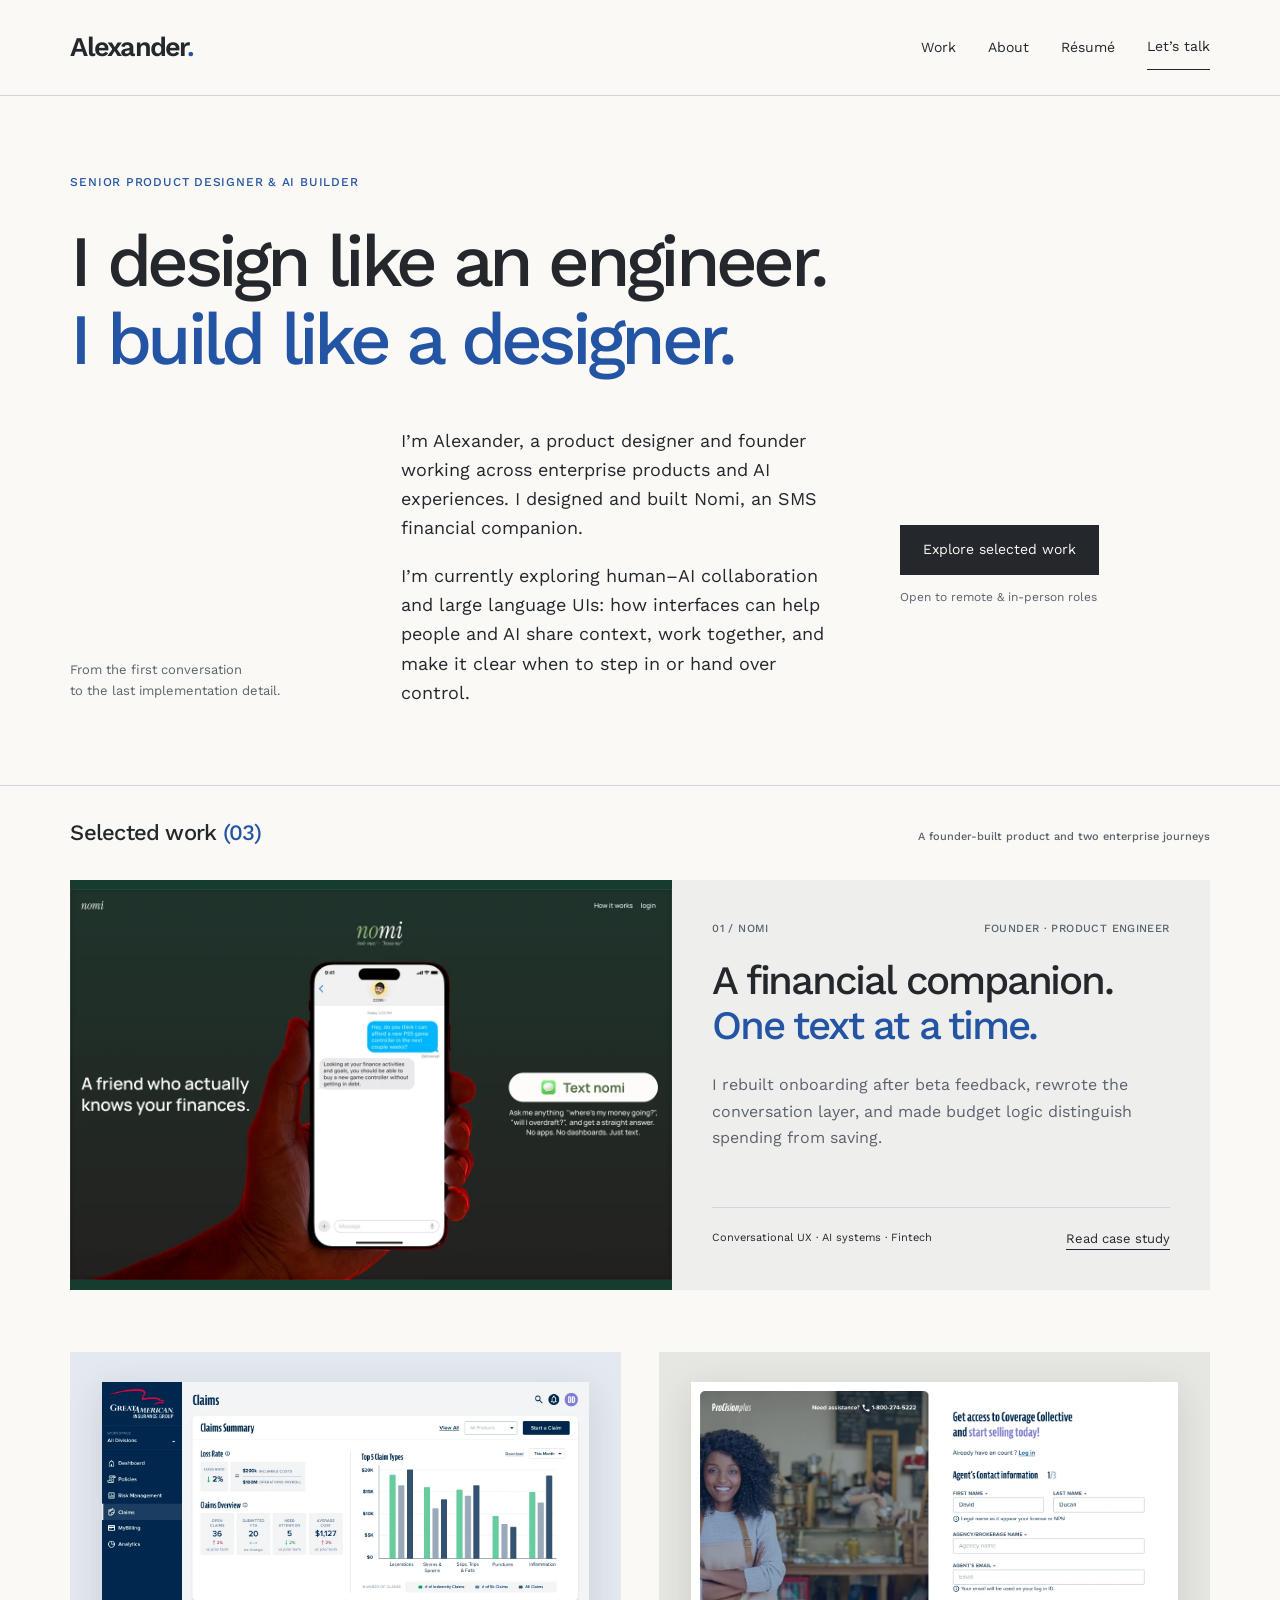
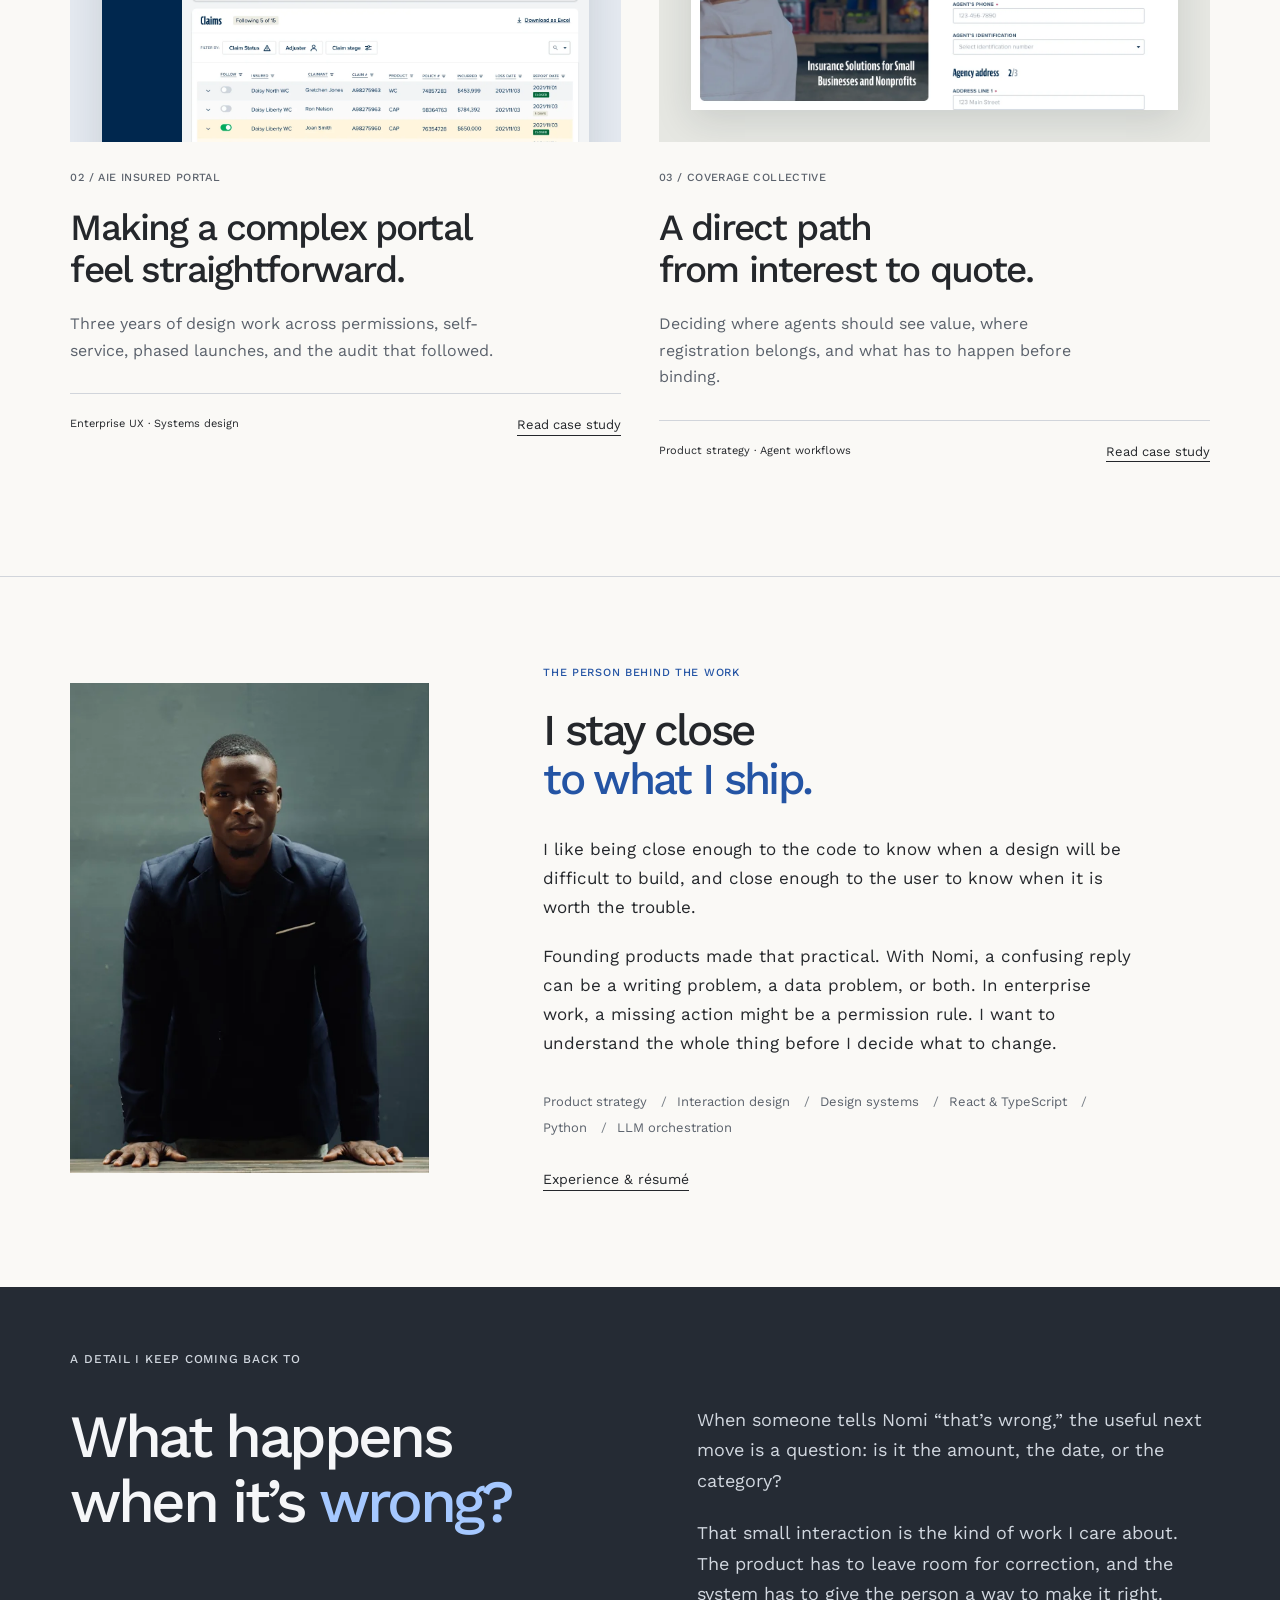
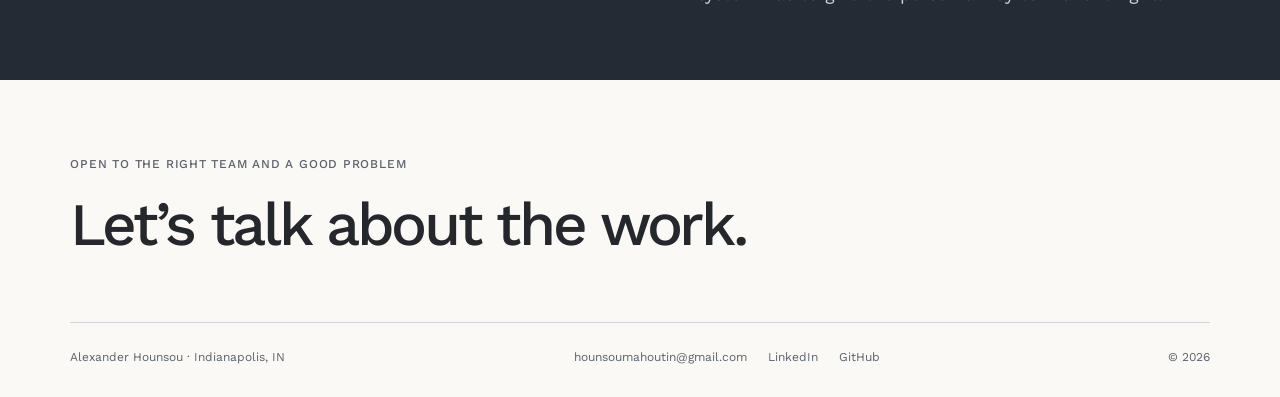
==== index.html @ 35daa88a "Replace legacy single-page portfolio with studio multi-page site Co-Authored-By: Claude Opus 5.5 <no" ====
<!doctype html><html lang="en"><head><meta charset="utf-8"><meta name="viewport" content="width=device-width,initial-scale=1"><meta name="description" content="Alexander Hounsou is a senior product designer and AI builder working across conversational finance and complex enterprise experiences."><title>Product design & AI · Alexander Hounsou</title><link rel="icon" type="image/svg+xml" href="/favicon.svg"><link rel="stylesheet" href="/fonts.css"><link rel="stylesheet" href="/style.css"><link rel="stylesheet" href="/studio.css"></head><body><a class="skip" href="#main">Skip to content</a><header><a class="wordmark" href="/" aria-label="Alexander Hounsou, home">Alexander<span>.</span></a><nav aria-label="Main navigation"><a href="/#work">Work</a><a href="/#about">About</a><a href="/resume/">Résumé</a><a class="contact-link" href="mailto:hounsoumahoutin@gmail.com">Let’s talk</a></nav></header><main id="main"><section class="hero"><p class="eyebrow">Senior product designer & AI builder</p><h1>I design like an engineer.<br><em>I build like a designer.</em></h1><div class="hero-bottom"><div class="hero-intro"><p>I’m Alexander, a product designer and founder working across enterprise products and AI experiences. I designed and built Nomi, an SMS financial companion.</p><p>I’m currently exploring human–AI collaboration and large language UIs: how interfaces can help people and AI share context, work together, and make it clear when to step in or hand over control.</p></div><div><a class="button" href="#work">Explore selected work</a><span class="availability">Open to remote & in-person roles</span></div></div><p class="hero-note">From the first conversation<br>to the last implementation detail.</p></section>
<section id="work" class="work"><div class="section-heading"><h2>Selected work<span class="rust"> (03)</span></h2><span class="eyebrow">A founder-built product and two enterprise journeys</span></div>
<a class="project project-featured" href="/nomi/"><div class="project-image nomi-cover"><img src="/assets/nomi.webp" alt="Nomi’s green landing page with an SMS conversation on a phone" width="1280" height="832" fetchpriority="high"></div><div class="project-copy"><div class="eyebrow"><span>01 / Nomi</span><span>Founder · Product Engineer</span></div><h3>A financial companion.<br><em>One text at a time.</em></h3><p>I rebuilt onboarding after beta feedback, rewrote the conversation layer, and made budget logic distinguish spending from saving.</p><div class="project-end"><span>Conversational UX · AI systems · Fintech</span><span class="text-link">Read case study</span></div></div></a>
<div class="work-grid"><a class="project" href="/aie-insured-portal/"><div class="project-image insurance-cover"><img src="/assets/2.webp" alt="AIE portal dashboard with claims summary and a claims table" width="1120" height="1260" loading="lazy"></div><div class="project-copy"><div class="eyebrow">02 / AIE Insured Portal</div><h3>Making a complex portal<br>feel straightforward.</h3><p>Three years of design work across permissions, self-service, phased launches, and the audit that followed.</p><div class="project-end"><span>Enterprise UX · Systems design</span><span class="text-link">Read case study</span></div></div></a><a class="project" href="/coverage-collective/"><div class="project-image coverage-cover"><img src="/assets/4.webp" alt="Coverage Collective access request with agent and agency information" width="1180" height="1180" loading="lazy"></div><div class="project-copy"><div class="eyebrow">03 / Coverage Collective</div><h3>A direct path<br>from interest to quote.</h3><p>Deciding where agents should see value, where registration belongs, and what has to happen before binding.</p><div class="project-end"><span>Product strategy · Agent workflows</span><span class="text-link">Read case study</span></div></div></a></div></section>
<section id="about" class="about"><div class="portrait"><img src="/assets/alexander.webp" alt="Alexander Hounsou" width="533" height="800" loading="lazy"></div><div class="about-copy"><p class="eyebrow">The person behind the work</p><h2>I stay close<br><em>to what I ship.</em></h2><p>I like being close enough to the code to know when a design will be difficult to build, and close enough to the user to know when it is worth the trouble.</p><p>Founding products made that practical. With Nomi, a confusing reply can be a writing problem, a data problem, or both. In enterprise work, a missing action might be a permission rule. I want to understand the whole thing before I decide what to change.</p><div class="capabilities"><span>Product strategy</span><span>Interaction design</span><span>Design systems</span><span>React & TypeScript</span><span>Python</span><span>LLM orchestration</span></div><a class="text-link" href="/resume/">Experience & résumé</a></div></section>
<section class="point-of-view"><p class="eyebrow">A detail I keep coming back to</p><h2>What happens<br>when it’s <em>wrong?</em></h2><div><p>When someone tells Nomi “that’s wrong,” the useful next move is a question: is it the amount, the date, or the category?</p><p>That small interaction is the kind of work I care about. The product has to leave room for correction, and the system has to give the person a way to make it right.</p></div></section></main><footer id="contact"><div class="eyebrow">Open to the right team and a good problem</div><a class="footer-title" href="mailto:hounsoumahoutin@gmail.com">Let’s talk about the work.</a><div class="footer-row"><span>Alexander Hounsou · Indianapolis, IN</span><div><a href="mailto:hounsoumahoutin@gmail.com">hounsoumahoutin@gmail.com</a><a href="https://www.linkedin.com/in/alexander-hounsou/">LinkedIn</a><a href="https://github.com/mahoutin">GitHub</a></div><span>© 2026</span></div></footer><dialog id="viewer" aria-labelledby="viewer-label"><div class="dialog-top"><span id="viewer-label">Project screen</span><button class="close" aria-label="Close enlarged image">Close ×</button></div><img src="" alt=""></dialog><script src="/app.js" defer></script></body></html>
---- fonts.css ----
@font-face {
  font-family: 'Work Sans';
  font-style: normal;
  font-weight: 400;
  font-display: swap;
  src: url(/assets/fonts/font-9.ttf) format('truetype');
}
@font-face {
  font-family: 'Work Sans';
  font-style: normal;
  font-weight: 500;
  font-display: swap;
  src: url(/assets/fonts/font-10.ttf) format('truetype');
}
@font-face {
  font-family: 'Work Sans';
  font-style: normal;
  font-weight: 600;
  font-display: swap;
  src: url(/assets/fonts/font-11.ttf) format('truetype');
}
@font-face {
  font-family: 'Work Sans';
  font-style: normal;
  font-weight: 700;
  font-display: swap;
  src: url(/assets/fonts/font-12.ttf) format('truetype');
}
---- style.css ----
:root{--paper:#f5f0e6;--ink:#28251f;--muted:#625d54;--rust:#a63e27;--line:#d6cec0;--serif:'Fraunces',Georgia,serif;--sans:'DM Sans',Arial,sans-serif}*{box-sizing:border-box}html{scroll-behavior:smooth;scroll-padding-top:110px}body{margin:0;background:var(--paper);color:var(--ink);font:16px/1.65 var(--sans)}a{color:inherit;text-decoration:none}button{font:inherit}img{max-width:100%;display:block}h1,h2,h3,p{margin-top:0}h1,h2,h3{font-family:var(--serif);font-weight:400;line-height:1.05;letter-spacing:-.045em}h1{font-size:clamp(52px,7.5vw,110px)}h2{font-size:clamp(36px,4.7vw,65px)}h3{font-size:31px}em{font-weight:400;color:var(--rust)}p{margin-bottom:1.2em}header,main,footer{max-width:1440px;margin:auto}header{height:99px;display:flex;align-items:center;justify-content:space-between;padding:0 5.5%;border-bottom:1px solid var(--line)}.wordmark{font-family:var(--serif);font-size:32px;letter-spacing:-1.5px}.wordmark span{color:var(--rust)}nav{display:flex;gap:32px;align-items:center;font-size:14px}nav a{padding:10px 0}nav a:hover,.text-link:hover,footer a:hover{color:var(--rust)}.contact-link{border-bottom:1px solid var(--ink)}a:focus-visible,button:focus-visible{outline:3px solid var(--rust);outline-offset:6px}.skip{position:absolute;left:20px;top:-90px;padding:12px;background:var(--ink);color:white;z-index:20}.skip:focus{top:12px}.eyebrow{text-transform:uppercase;font-size:12px;letter-spacing:.12em;font-weight:600;line-height:1.6}.hero{padding:68px 5.5% 64px;position:relative}.hero>.eyebrow{color:var(--rust);margin-bottom:25px}.hero h1{margin-bottom:37px;max-width:1080px;line-height:1.035}.hero-bottom{display:flex;align-items:flex-start;gap:6%;padding-left:28%;position:relative}.hero-bottom>p{font-size:19px;line-height:1.5;max-width:420px;flex:1}.hero-bottom>div{display:flex;flex-direction:column;gap:13px}.button{display:inline-block;background:var(--ink);color:var(--paper);padding:16px 24px;font-size:14px;line-height:1.4;transition:background .2s}.button:hover{background:var(--rust)}.availability{font-size:12px;color:var(--muted)}.hero-index{position:absolute;left:5.5%;bottom:70px;font:italic 25px/1.25 var(--serif);color:var(--muted)}.work{padding:45px 5.5% 95px;border-top:1px solid var(--line)}.section-heading{display:flex;justify-content:space-between;align-items:center;margin-bottom:31px;gap:24px}.section-heading h2{font:400 25px var(--serif);letter-spacing:-.025em;margin:0}.section-heading>.eyebrow{color:var(--muted);font-size:11px}.rust{color:var(--rust)}.project{display:block;min-width:0}.project-image{overflow:hidden}.project-image img{width:100%;height:100%;object-fit:cover;transition:transform .6s}.project:hover .project-image img{transform:scale(1.025)}.project-featured{display:grid;grid-template-columns:1.25fr 1fr;background:#eae5da;margin-bottom:55px}.nomi-cover{background:#163b2f;min-height:410px;display:flex;align-items:center}.nomi-cover img{height:auto}.project-copy{padding:29px 0}.project-featured .project-copy{padding:40px 38px;display:flex;flex-direction:column;justify-content:center}.project-copy>.eyebrow{display:flex;justify-content:space-between;gap:12px;color:var(--muted);font-size:11px;margin-bottom:22px}.project-featured h3{font-size:clamp(34px,3.8vw,53px);margin-bottom:22px}.project-copy>p{color:var(--muted);font-size:16px;max-width:440px}.project-end{font-size:12px;display:flex;gap:16px;flex-wrap:wrap;justify-content:space-between;border-top:1px solid var(--line);padding-top:21px;margin-top:auto}.text-link{font-size:14px;border-bottom:1px solid currentColor;line-height:1.5;display:inline-block;align-self:flex-start}.work-grid{display:grid;grid-template-columns:1fr 1fr;gap:36px}.work-grid .project-image{height:400px;padding:35px 38px 0;position:relative}.insurance-cover{background:#d9e2e6}.insurance-cover img{object-fit:cover;object-position:top;box-shadow:0 10px 35px #14263022;width:100%;height:auto}.coverage-cover{background:#dfd6c7}.coverage-cover img{object-fit:cover;object-position:top;width:100%;height:auto;box-shadow:0 10px 35px #14263022}.work-grid h3{font-size:42px;margin-bottom:18px}.about{border-top:1px solid var(--line);padding:90px 5.5%;display:grid;grid-template-columns:.7fr 1.3fr;gap:9%;align-items:center}.portrait{position:relative;max-width:390px}.portrait img{width:100%;height:470px;object-fit:cover;object-position:50% 25%}.about-copy h2{font-size:43px;line-height:1.13;margin-bottom:27px}.about-copy>p{max-width:620px}.about-copy>.eyebrow{color:var(--rust)}.capabilities{display:flex;gap:9px;flex-wrap:wrap;margin:28px 0}.capabilities span{border:1px solid var(--line);padding:6px 12px;font-size:12px}.point-of-view{background:var(--ink);color:var(--paper);padding:65px 5.5% 75px;display:grid;grid-template-columns:1fr 1fr;gap:0 8%}.point-of-view>.eyebrow{grid-column:1/-1;color:#c9b8a3;margin-bottom:35px}.point-of-view h2{font-size:76px;margin:0}.point-of-view em{color:#d4a28a}.point-of-view>div{padding-top:10px;font-size:18px;color:#e1d8c9}footer{padding:80px 5.5% 30px}footer>.eyebrow{color:var(--muted)}.footer-title{display:inline-block;font:400 clamp(44px,6.5vw,90px)/1.15 var(--serif);letter-spacing:-.045em;margin:10px 0 60px}.footer-row{display:flex;justify-content:space-between;gap:20px;border-top:1px solid var(--line);padding-top:25px;font-size:12px;color:var(--muted)}.footer-row div{display:flex;gap:24px}.case-top{padding:28px 5.5%;display:flex;justify-content:space-between;border-bottom:1px solid var(--line)}.back{font-size:14px;border-bottom:1px solid currentColor}.case-top .eyebrow{color:var(--muted)}.case-hero{padding:58px 5.5% 48px}.case-hero>.eyebrow{color:var(--rust);margin-bottom:25px}.case-hero h1{font-size:clamp(54px,7vw,100px);max-width:1100px;margin-bottom:35px}.lede{font-size:23px;line-height:1.5;max-width:780px;color:var(--muted)}.facts{display:grid;grid-template-columns:1fr 1.4fr .8fr;border-top:1px solid var(--line);padding-top:24px;margin:36px 0 0;gap:30px}.facts dt{text-transform:uppercase;font-size:11px;letter-spacing:.12em;color:var(--muted);margin-bottom:6px}.facts dd{margin:0;font-size:15px}.case-banner{margin:0 5.5% 15px;padding:50px 9%;}.case-banner.green{background:#153f30;padding:0 10%}.case-banner.green>img{width:100%}.case-banner.blue{background:#d9e2e6}.case-banner.sand{background:#dfd6c7}.case-banner .exhibit{margin:0}.case-banner .zoom{max-width:860px;margin:auto}.case-banner img{max-height:770px;object-fit:contain;background:transparent}.case-banner figcaption{color:#494b4c}.case-section{display:grid;grid-template-columns:.85fr 1.65fr;gap:9%;padding:75px 5.5%;border-bottom:1px solid var(--line)}.section-rail>.eyebrow{color:var(--rust)}.section-rail h2{font-size:38px;line-height:1.13;margin-top:20px;letter-spacing:-.035em}.section-content{min-width:0}.section-content p{font-size:17px;color:#514c44}.section-content .large{font:400 32px/1.3 var(--serif);letter-spacing:-.03em;color:var(--ink);margin-bottom:28px}.pullquote{border-left:3px solid var(--rust);padding:12px 0 12px 27px;font:400 38px/1.2 var(--serif);letter-spacing:-.03em;margin-top:38px}.decision{display:grid;grid-template-columns:35px 1fr;gap:18px;margin-bottom:42px}.decision:last-child{margin-bottom:0}.decision-num{color:var(--rust);font:400 23px var(--serif);padding-top:4px}.decision h3{font-size:29px;line-height:1.2;margin-bottom:15px}.decision p{font-size:16px}.decision .trade{font-size:14px;color:var(--muted);border-left:1px solid var(--line);padding-left:15px;margin:20px 0 0}.trade strong{display:block;color:var(--ink);font-weight:500}.exhibit{margin:30px 0}.zoom{position:relative;display:block;width:100%;padding:0;border:0;background:#e9e9e6;cursor:zoom-in}.zoom img{width:100%;height:auto}.zoom-label{position:absolute;bottom:12px;right:12px;background:#28251fe8;color:white;padding:7px 11px;font-size:12px;opacity:0;transition:opacity .2s}.zoom:hover .zoom-label,.zoom:focus-visible .zoom-label{opacity:1}figcaption{font-size:12px;line-height:1.5;margin-top:12px;color:var(--muted);max-width:680px}.phone-exhibit{max-width:520px}.phone-exhibit img{background:#e5e1d8}.annotation-grid{display:grid;grid-template-columns:repeat(3,1fr);gap:22px;margin:30px 0 46px}.annotation-grid span{color:var(--rust);font-size:13px}.annotation-grid h3{font-family:var(--sans);font-size:16px;font-weight:500;letter-spacing:0;line-height:1.4;margin:8px 0}.annotation-grid p{font-size:14px}.timeline{margin-top:40px;display:grid;grid-template-columns:repeat(3,1fr);gap:20px}.timeline>div{border-top:2px solid var(--rust);padding-top:18px}.timeline strong{display:block;font:400 25px var(--serif);margin-bottom:10px}.timeline span{font-size:14px;color:var(--muted)}.two-exhibits{display:grid;grid-template-columns:1fr 1fr;gap:20px}.scope-note{font-size:13px!important;border-top:1px solid var(--line);padding-top:22px;margin-top:33px}.next-case{padding:65px 5.5%;display:flex;flex-direction:column;gap:18px;background:#eae3d6}.next-case strong{font:400 clamp(36px,5vw,66px) var(--serif);letter-spacing:-.04em}.next-case:hover strong{color:var(--rust)}dialog{border:0;background:var(--paper);padding:18px;max-width:min(1200px,95vw);max-height:95vh;width:fit-content;color:var(--ink)}dialog::backdrop{background:#161613df}dialog img{max-height:calc(90vh - 50px);max-width:100%;object-fit:contain;margin:auto}.dialog-top{display:flex;align-items:center;justify-content:space-between;gap:40px;margin-bottom:15px;font-size:13px}.close{background:var(--ink);color:white;border:0;padding:8px 15px;cursor:pointer;white-space:nowrap}.resume-head{padding:70px 5.5% 50px}.resume-head h1{margin-bottom:28px}.resume-head .button{margin-top:15px}.resume-body{display:grid;grid-template-columns:.8fr 1.3fr;gap:10%;padding:60px 5.5%;border-top:1px solid var(--line)}.resume-body h2{font-size:38px;line-height:1.2}.resume-body>div>h3{font:500 16px var(--sans);margin:35px 0 12px;letter-spacing:0}.resume-body p{color:var(--muted)}.role{padding-bottom:30px;margin-bottom:32px;border-bottom:1px solid var(--line)}.role h3{margin:9px 0;font-size:29px;line-height:1.2}.role strong{font-weight:500;font-size:15px}.role p{margin-top:15px;font-size:16px}
@media(min-width:1450px){body{border-left:1px solid var(--line);border-right:1px solid var(--line);max-width:1440px;margin:auto}}@media(max-width:1000px){.hero-bottom{padding-left:0}.hero-index{display:none}.project-featured{grid-template-columns:1fr}.nomi-cover{min-height:0}.project-featured .project-copy{padding:32px}.project-featured h3 br{display:none}.work-grid .project-image{height:330px;padding:25px 25px 0}.work-grid h3{font-size:35px}.about{gap:6%;grid-template-columns:.75fr 1.25fr}.about-copy h2{font-size:34px}.point-of-view h2{font-size:60px}.case-section{gap:5%;grid-template-columns:.7fr 1.3fr}.section-rail h2{font-size:29px}.annotation-grid{grid-template-columns:1fr;gap:12px}.annotation-grid p{margin-bottom:4px}.annotation-grid{margin-bottom:30px}.section-heading>.eyebrow{display:none}}@media(max-width:650px){header{height:79px;padding:0 6%}.wordmark{font-size:27px}nav{gap:17px;font-size:12px}.contact-link{display:none}.hero{padding:45px 6%}.hero h1{font-size:clamp(42px,10.5vw,67px);letter-spacing:-.06em;line-height:1.08}.hero>.eyebrow{font-size:10px;letter-spacing:.1em}.hero-bottom{display:block}.hero-bottom>p{font-size:17px;max-width:95%}.hero-bottom>div{align-items:flex-start;margin-top:26px}.hero-bottom .availability{font-size:12px}.work{padding:35px 6% 55px}.section-heading h2{font-size:23px}.project-featured{margin-bottom:35px}.project-featured .project-copy{padding:25px}.project-copy>.eyebrow{flex-direction:column;gap:4px;margin-bottom:16px}.project-featured h3{font-size:36px}.project-copy p{font-size:15px}.project-end{flex-direction:column;gap:12px;font-size:11px}.work-grid{grid-template-columns:1fr;gap:30px}.work-grid .project-image{height:365px;padding:26px 26px 0}.work-grid h3{font-size:38px}.project-copy{padding-top:23px}.about{padding:55px 6%;grid-template-columns:1fr;gap:35px}.portrait{max-width:100%;width:100%}.portrait img{height:370px;object-position:center 32%}.about-copy h2{font-size:35px}.point-of-view{padding:45px 6%;grid-template-columns:1fr;gap:20px}.point-of-view>.eyebrow{margin-bottom:5px}.point-of-view h2{font-size:58px}.point-of-view>div{font-size:16px}.footer-title{margin:10px 0 35px;font-size:44px}footer{padding:50px 6% 24px}.footer-row{flex-wrap:wrap;font-size:11px}.footer-row>span:first-child{width:100%}.footer-row div{gap:20px}.case-top{padding:20px 6%}.case-top .eyebrow{font-size:10px}.case-hero{padding:40px 6%}.case-hero h1{font-size:clamp(42px,10.2vw,65px);line-height:1.08;letter-spacing:-.055em}.case-hero>.eyebrow{font-size:10px}.lede{font-size:19px}.facts{grid-template-columns:1fr;gap:18px;padding-top:22px}.facts dd{font-size:14px}.case-banner{margin:0 6%;padding:20px}.case-banner.green{padding:0}.case-section{display:block;padding:45px 6%}.section-rail{margin-bottom:30px}.section-rail h2{font-size:33px;margin:12px 0}.section-rail h2 br{display:none}.section-content .large{font-size:28px}.section-content p{font-size:16px}.pullquote{font-size:32px;padding-left:20px}.decision{grid-template-columns:26px 1fr;gap:12px}.decision h3{font-size:26px}.decision p{font-size:15px}.decision .trade{font-size:13px}.annotation-grid{grid-template-columns:1fr}.annotation-grid p{font-size:14px}.timeline{grid-template-columns:1fr;gap:24px}.timeline>div{padding-top:12px}.two-exhibits{grid-template-columns:1fr;gap:0}.next-case{padding:45px 6%}.next-case strong{font-size:40px}.zoom-label{opacity:1;font-size:10px;padding:5px 7px}.resume-head{padding:45px 6%}.resume-head h1{font-size:64px}.resume-body{padding:40px 6%;grid-template-columns:1fr;gap:40px}.resume-body h2{font-size:34px}.role h3{font-size:27px}.dialog-top{gap:14px}.dialog-top span{max-width:70%;line-height:1.4}}
@media(prefers-reduced-motion:reduce){html{scroll-behavior:auto}*{transition:none!important}}
---- studio.css ----
:root{--paper:#faf9f6;--ink:#24272b;--muted:#5b626c;--rust:#2454a4;--line:#d1d5db;--surface:#eeefed;--image-frame:#e4e9f0;--serif:'Work Sans',Arial,sans-serif;--sans:'Work Sans',Arial,sans-serif}
body{font-family:var(--sans);-webkit-font-smoothing:antialiased}h1,h2,h3{font-family:var(--sans);font-weight:500;letter-spacing:-.05em;text-wrap:balance}em{font-style:normal;font-weight:inherit}p{hanging-punctuation:first last}header{height:96px}.wordmark{font-family:var(--sans);font-weight:600;font-size:27px;letter-spacing:-.065em}.eyebrow{font-weight:500;letter-spacing:.065em;font-size:12px}.hero{padding-top:77px;padding-bottom:78px}.hero>.eyebrow{margin-bottom:31px}.hero h1{font-size:clamp(43px,5.65vw,81px);letter-spacing:-.065em;line-height:1.075;margin-bottom:47px;max-width:1160px}.hero-bottom{padding-left:29%;gap:8%;align-items:center}.hero-bottom>p{font-size:18px;line-height:1.62;max-width:435px;margin-bottom:0}.hero-note{position:absolute;left:5.5%;bottom:83px;font-size:13px;line-height:1.6;color:var(--muted);margin:0}.hero-index{display:none}.button{padding:15px 23px;font-size:14px;background:var(--ink);color:var(--paper)}.availability{font-size:12px}.work{padding-top:34px;padding-bottom:85px}.section-heading{margin-bottom:34px;align-items:baseline}.section-heading h2{font-family:var(--sans);font-size:22px;font-weight:500;letter-spacing:-.035em}.section-heading>.eyebrow{font-size:11px;letter-spacing:0;text-transform:none}.project-featured{background:var(--surface);grid-template-columns:1.12fr 1fr;margin-bottom:62px}.project-featured .project-copy{padding:40px}.project-featured h3{font-size:clamp(30px,3.15vw,45px);letter-spacing:-.055em;line-height:1.12;margin-bottom:24px}.project-copy>.eyebrow{font-size:11px;letter-spacing:.035em;line-height:1.6;margin-bottom:21px}.project-copy>p{font-size:16px;line-height:1.65;color:var(--muted);margin-bottom:29px}.project-end{font-size:11px;line-height:1.7;gap:15px}.project-end .text-link{font-size:13px}.work-grid{gap:38px}.work-grid .project-image{height:390px;padding:30px 32px 0}.insurance-cover,.case-banner.blue{background:var(--image-frame)}.coverage-cover,.case-banner.sand{background:#e6e7e2}.work-grid h3{font-size:37px;line-height:1.14;letter-spacing:-.05em;margin-bottom:20px}.work-grid .project-copy{padding-top:27px}.work-grid .project-end{margin-top:25px}.about{padding-top:87px;padding-bottom:95px;gap:10%;grid-template-columns:.7fr 1.3fr}.portrait img{height:490px;object-position:center 30%}.about-copy h2{font-size:44px;line-height:1.12;margin-bottom:31px;letter-spacing:-.06em}.about-copy>p{font-size:17px;line-height:1.7;max-width:595px}.about-copy>.eyebrow{font-size:11px;margin-bottom:23px}.capabilities{gap:0;margin:31px 0 25px;max-width:580px;line-height:2}.capabilities span{border:0;padding:0;font-size:13px;color:var(--muted)}.capabilities span:not(:last-child)::after{content:' / ';padding:0 10px;color:#777e86}.point-of-view{background:#252b34;color:#f5f6f8;padding-top:63px;padding-bottom:70px;column-gap:10%}.point-of-view>.eyebrow{color:#d1d7df;margin-bottom:34px}.point-of-view h2{font-size:60px;line-height:1.09;letter-spacing:-.06em;font-weight:500}.point-of-view em{color:#a5c8ff}.point-of-view>div{font-size:18px;line-height:1.7;color:#d1d7df;padding-top:1px}.point-of-view>div p:last-child{margin-bottom:0}footer{padding-top:75px}.footer-title{font:500 clamp(34px,4.7vw,67px)/1.14 var(--sans);letter-spacing:-.055em;margin-top:17px;margin-bottom:62px}.footer-row{font-size:12px;align-items:baseline}.footer-row div{gap:21px}.case-top{padding-top:25px;padding-bottom:25px}.case-hero{padding-top:65px;padding-bottom:45px}.case-hero h1{font-size:clamp(46px,5.9vw,85px);line-height:1.075;letter-spacing:-.06em;margin-bottom:32px}.case-hero .lede{font-size:21px;line-height:1.6;max-width:810px;margin-bottom:0}.facts{padding-top:25px;margin-top:38px}.facts dd{font-size:14px;line-height:1.55}.case-banner{padding:38px 8%;margin-bottom:0}.case-banner.blue{padding:34px 13%}.case-banner.sand{padding:34px 13%}.case-banner img{max-height:none}.case-banner.green{padding:0 7%}.case-banner figcaption{color:var(--muted);font-size:12px;line-height:1.6;margin-top:16px}.case-section{grid-template-columns:.8fr 1.7fr;gap:8%;padding-top:72px;padding-bottom:75px}.section-rail>.eyebrow{font-size:11px;letter-spacing:.035em}.section-rail h2{font-size:32px;line-height:1.16;letter-spacing:-.045em;margin-top:20px}.section-content{max-width:820px}.section-content>p{max-width:680px;font-size:17px;line-height:1.75;color:#505862}.section-content .large{font:500 29px/1.35 var(--sans);letter-spacing:-.035em;color:var(--ink);margin-bottom:28px;max-width:670px}.pullquote{font:500 32px/1.28 var(--sans);letter-spacing:-.04em;border-left-width:2px;padding:6px 0 6px 25px;margin-top:35px}.decision{grid-template-columns:30px 1fr;gap:17px;margin-bottom:44px}.decision-num{font:400 18px var(--sans);padding-top:5px;font-variant-numeric:tabular-nums}.decision h3{font-size:25px;line-height:1.28;letter-spacing:-.035em;margin-bottom:17px;max-width:650px}.decision p{font-size:16px;line-height:1.75;color:#505862}.decision .trade{font-size:14px;line-height:1.7;color:var(--muted);padding-left:16px}.trade strong{font-weight:500;color:var(--ink);margin-bottom:3px}.exhibit{margin-top:35px;margin-bottom:37px}.zoom img{image-rendering:auto}.zoom-label{opacity:1;background:#252b34;color:#f5f6f8;font-size:11px;bottom:10px;right:10px;padding:6px 10px}.zoom:hover .zoom-label{background:var(--rust)}figcaption{font-size:12px;line-height:1.65;max-width:700px;margin-top:14px}.annotation-grid{gap:25px;margin-top:32px;margin-bottom:43px}.annotation-grid h3{font-size:15px;font-weight:500;letter-spacing:-.025em;line-height:1.5}.annotation-grid p{font-size:14px;line-height:1.65;color:#505862}.annotation-grid span{font-size:12px;font-variant-numeric:tabular-nums}.timeline strong{font:500 22px var(--sans);letter-spacing:-.03em}.timeline span{line-height:1.6}.scope-note{font-size:12px!important;line-height:1.65!important;max-width:690px!important;color:var(--muted)!important}.next-case{background:var(--surface);gap:18px;padding-top:50px;padding-bottom:54px}.next-case strong{font:500 clamp(33px,4vw,56px)/1.12 var(--sans);letter-spacing:-.05em}.next-case .eyebrow{font-size:11px}.resume-head{padding-top:63px;padding-bottom:48px}.resume-head h1{font-size:clamp(52px,6vw,86px);line-height:1.05;letter-spacing:-.065em;margin-bottom:25px}.resume-head .lede{font-size:21px;letter-spacing:-.02em;color:var(--ink);margin-bottom:12px}.resume-head>p:not(.lede):not(.eyebrow){font-size:14px;color:var(--muted)}.resume-body{padding-top:55px;grid-template-columns:.8fr 1.4fr;gap:10%}.resume-body h2{font-size:32px;line-height:1.18;letter-spacing:-.045em}.resume-body p{font-size:16px;line-height:1.75;color:#505862}.resume-body>div>h3{font-size:13px;font-weight:600;margin-top:31px;margin-bottom:13px}.role{margin-bottom:31px;padding-bottom:31px}.role .eyebrow{font-size:11px;letter-spacing:.025em}.role h3{font-size:25px;letter-spacing:-.035em;line-height:1.24;margin:10px 0 9px}.role strong{font-size:15px;font-weight:500}.role ul{padding-left:18px;margin-top:17px;margin-bottom:0;color:#505862;font-size:15px;line-height:1.75}.role li+li{margin-top:8px}.role p{font-size:15px;line-height:1.75}.resume-contact{font-size:14px;display:flex;gap:24px;margin-top:23px;color:var(--muted)}.resume-contact a{border-bottom:1px solid var(--line)}.close{background:var(--ink);color:var(--paper)}
@media(max-width:1000px){.hero-bottom{padding-left:0}.hero-note{display:none}.hero h1{font-size:clamp(43px,6.2vw,68px)}.project-featured{grid-template-columns:1fr}.project-featured .project-copy{padding:32px}.project-featured h3{font-size:37px}.work-grid h3{font-size:32px}.work-grid .project-image{height:325px;padding:24px 24px 0}.about{gap:6%;grid-template-columns:.75fr 1.25fr}.about-copy h2{font-size:35px}.portrait img{height:450px}.point-of-view h2{font-size:49px}.case-section{gap:5%;grid-template-columns:.7fr 1.3fr}.section-rail h2{font-size:27px}.footer-row{flex-wrap:wrap}.footer-row>span:first-child{width:100%}.case-banner.blue,.case-banner.sand{padding:28px 8%}}
@media(max-width:650px){header{height:80px}.wordmark{font-size:25px}.hero{padding-top:43px;padding-bottom:48px}.hero>.eyebrow{font-size:10px;margin-bottom:25px}.hero h1{font-size:clamp(35px,9.15vw,52px);letter-spacing:-.065em;line-height:1.1;margin-bottom:29px}.hero h1 br{display:none}.hero h1 em{display:block;margin-top:9px}.hero-bottom>p{font-size:16px;line-height:1.7;max-width:100%}.hero-bottom>div{margin-top:26px}.work{padding-top:30px;padding-bottom:53px}.section-heading{margin-bottom:26px}.section-heading h2{font-size:21px}.project-featured{margin-bottom:38px}.project-featured .project-copy{padding:26px 23px}.project-featured h3{font-size:31px}.project-copy>p{font-size:15px;line-height:1.7;margin-bottom:24px}.project-copy>.eyebrow{font-size:10px;margin-bottom:18px}.project-end{gap:12px}.work-grid{gap:37px}.work-grid .project-image{height:340px;padding:23px 23px 0}.work-grid h3{font-size:31px}.work-grid .project-copy{padding-top:25px;padding-bottom:0}.work-grid .project-end{margin-top:24px}.about{padding-top:48px;padding-bottom:54px;grid-template-columns:1fr;gap:34px}.portrait img{height:385px;object-position:center 30%}.about-copy h2{font-size:35px;margin-bottom:27px}.about-copy>p{font-size:16px;line-height:1.75}.capabilities{margin:25px 0 22px}.capabilities span{font-size:12px}.capabilities span:not(:last-child)::after{padding:0 8px}.point-of-view{padding-top:44px;padding-bottom:49px;gap:23px;grid-template-columns:1fr}.point-of-view>.eyebrow{margin-bottom:1px;font-size:10px}.point-of-view h2{font-size:45px}.point-of-view>div{font-size:16px;line-height:1.75}.footer-title{font-size:36px;line-height:1.14;margin-top:16px;margin-bottom:39px}footer{padding-top:49px}.footer-row{font-size:11px;row-gap:16px}.footer-row div{gap:17px;flex-wrap:wrap}.footer-row div a:first-child{width:100%}.case-top{padding-top:20px;padding-bottom:20px}.case-hero{padding-top:40px;padding-bottom:36px}.case-hero h1{font-size:clamp(38px,9.8vw,57px);line-height:1.08;letter-spacing:-.06em;margin-bottom:27px}.case-hero .lede{font-size:18px;line-height:1.7}.facts{gap:19px;margin-top:28px;padding-top:22px}.facts dt{font-size:10px}.facts dd{font-size:14px}.case-banner,.case-banner.blue,.case-banner.sand{padding:18px}.case-banner.green{padding:0}.case-banner figcaption{font-size:11px;line-height:1.6}.case-section{display:block;padding-top:43px;padding-bottom:47px}.section-rail{margin-bottom:28px}.section-rail h2{font-size:28px;line-height:1.2;margin-top:14px}.section-content>p{font-size:16px;line-height:1.75}.section-content .large{font-size:25px;line-height:1.35;margin-bottom:25px}.pullquote{font-size:27px;line-height:1.3;padding-left:20px;margin-top:29px}.decision{grid-template-columns:23px 1fr;gap:12px;margin-bottom:38px}.decision h3{font-size:23px;line-height:1.3;margin-bottom:14px}.decision p{font-size:15px;line-height:1.75}.decision-num{font-size:16px}.decision .trade{font-size:13px;line-height:1.7}.exhibit{margin-top:27px;margin-bottom:29px}figcaption{font-size:11px}.annotation-grid{grid-template-columns:1fr;gap:18px;margin-bottom:30px}.annotation-grid p{font-size:14px}.annotation-grid h3{font-size:15px}.two-exhibits{grid-template-columns:1fr}.next-case{padding-top:40px;padding-bottom:43px}.next-case strong{font-size:32px}.resume-head{padding-top:43px;padding-bottom:37px}.resume-head h1{font-size:59px}.resume-head .lede{font-size:18px}.resume-body{display:block;padding-top:39px}.resume-body>div:first-child{margin-bottom:43px}.resume-body h2{font-size:30px}.resume-body p{font-size:15px}.role h3{font-size:24px}.role ul{font-size:14px}.resume-contact{font-size:12px;gap:18px;flex-wrap:wrap}.zoom-label{font-size:10px;padding:5px 8px}}

.hero-bottom>.hero-intro{display:block;flex:1;max-width:435px;margin-top:0}.hero-intro p{font-size:18px;line-height:1.62;margin:0}.hero-intro p+p{margin-top:1.05em}@media(max-width:650px){.hero-bottom>.hero-intro{max-width:100%;margin-top:0}.hero-intro p{font-size:16px;line-height:1.7}}
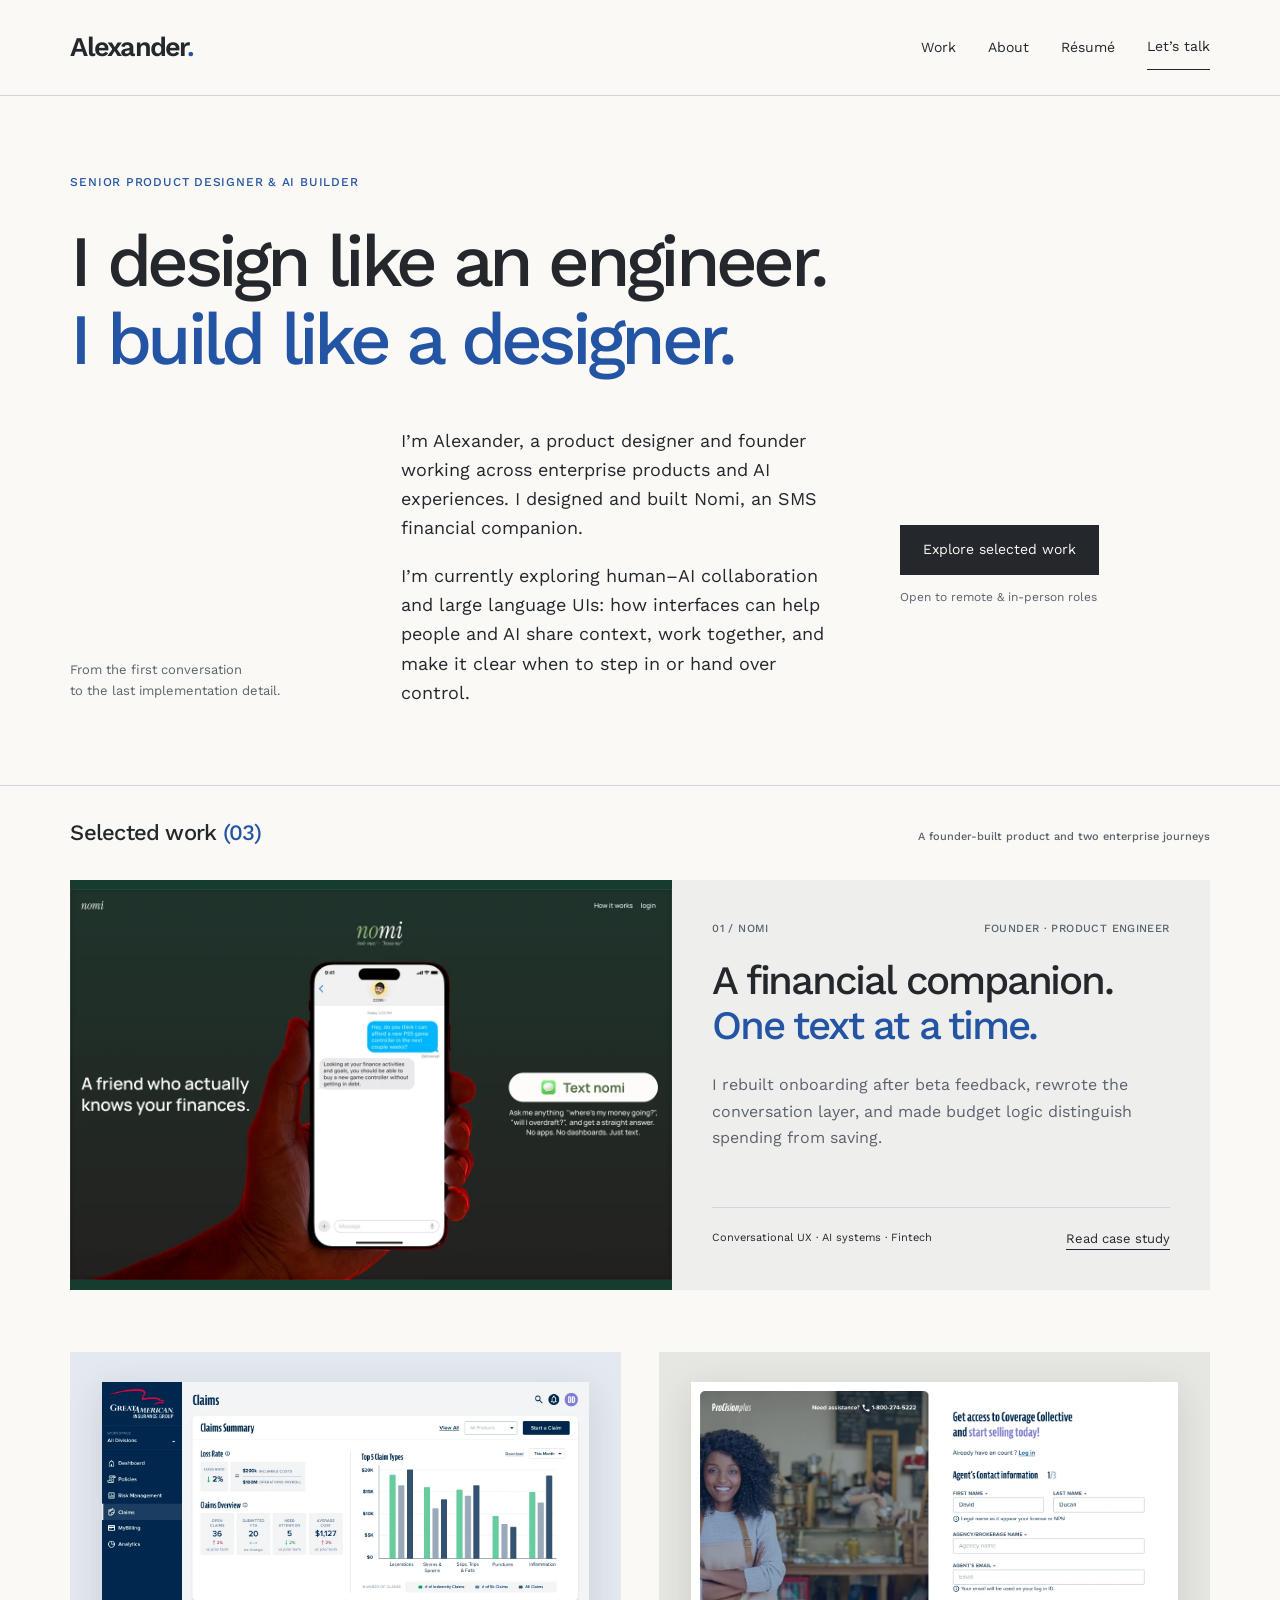
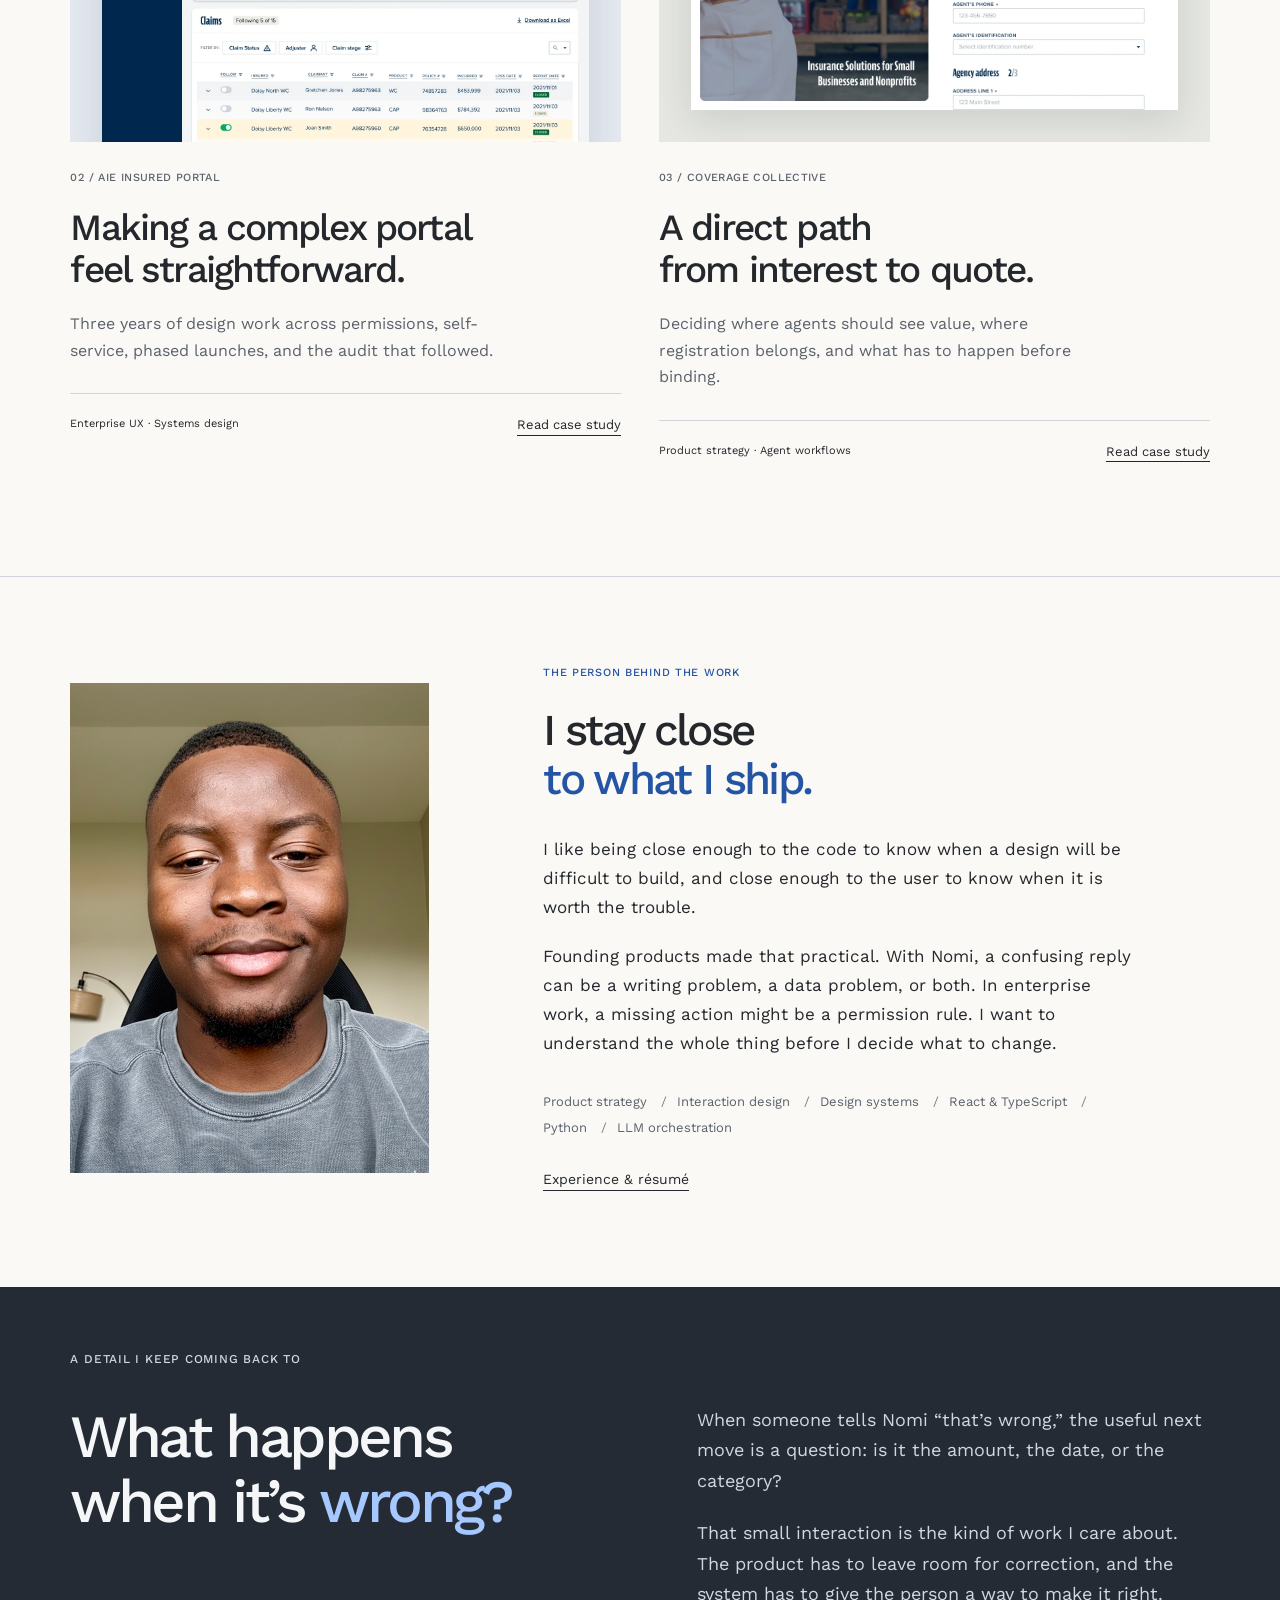
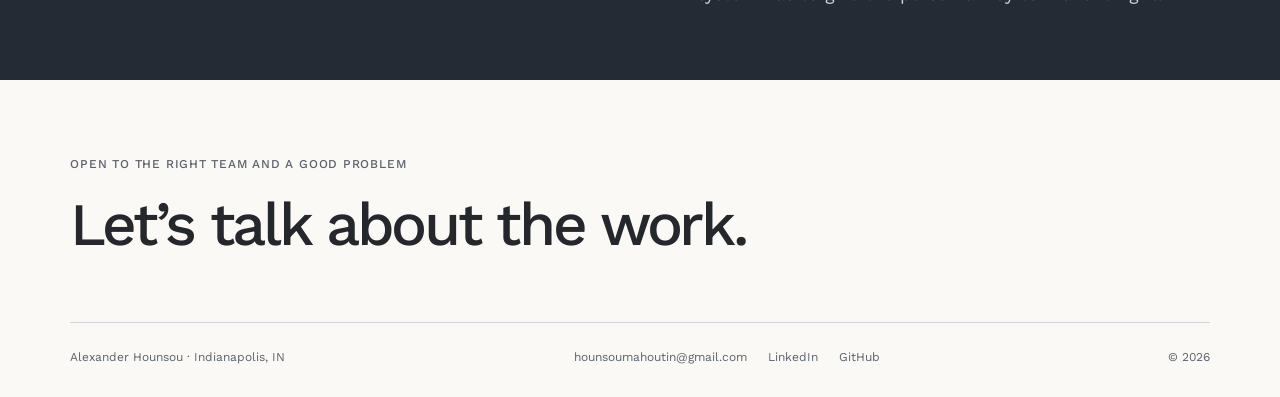
==== commit d59aa3a6: "update portfolio" ====
--- a/index.html
+++ b/index.html
@@ -2,5 +2,5 @@
 <section id="work" class="work"><div class="section-heading"><h2>Selected work<span class="rust"> (03)</span></h2><span class="eyebrow">A founder-built product and two enterprise journeys</span></div>
 <a class="project project-featured" href="/nomi/"><div class="project-image nomi-cover"><img src="/assets/nomi.webp" alt="Nomi’s green landing page with an SMS conversation on a phone" width="1280" height="832" fetchpriority="high"></div><div class="project-copy"><div class="eyebrow"><span>01 / Nomi</span><span>Founder · Product Engineer</span></div><h3>A financial companion.<br><em>One text at a time.</em></h3><p>I rebuilt onboarding after beta feedback, rewrote the conversation layer, and made budget logic distinguish spending from saving.</p><div class="project-end"><span>Conversational UX · AI systems · Fintech</span><span class="text-link">Read case study</span></div></div></a>
 <div class="work-grid"><a class="project" href="/aie-insured-portal/"><div class="project-image insurance-cover"><img src="/assets/2.webp" alt="AIE portal dashboard with claims summary and a claims table" width="1120" height="1260" loading="lazy"></div><div class="project-copy"><div class="eyebrow">02 / AIE Insured Portal</div><h3>Making a complex portal<br>feel straightforward.</h3><p>Three years of design work across permissions, self-service, phased launches, and the audit that followed.</p><div class="project-end"><span>Enterprise UX · Systems design</span><span class="text-link">Read case study</span></div></div></a><a class="project" href="/coverage-collective/"><div class="project-image coverage-cover"><img src="/assets/4.webp" alt="Coverage Collective access request with agent and agency information" width="1180" height="1180" loading="lazy"></div><div class="project-copy"><div class="eyebrow">03 / Coverage Collective</div><h3>A direct path<br>from interest to quote.</h3><p>Deciding where agents should see value, where registration belongs, and what has to happen before binding.</p><div class="project-end"><span>Product strategy · Agent workflows</span><span class="text-link">Read case study</span></div></div></a></div></section>
-<section id="about" class="about"><div class="portrait"><img src="/assets/alexander.webp" alt="Alexander Hounsou" width="533" height="800" loading="lazy"></div><div class="about-copy"><p class="eyebrow">The person behind the work</p><h2>I stay close<br><em>to what I ship.</em></h2><p>I like being close enough to the code to know when a design will be difficult to build, and close enough to the user to know when it is worth the trouble.</p><p>Founding products made that practical. With Nomi, a confusing reply can be a writing problem, a data problem, or both. In enterprise work, a missing action might be a permission rule. I want to understand the whole thing before I decide what to change.</p><div class="capabilities"><span>Product strategy</span><span>Interaction design</span><span>Design systems</span><span>React & TypeScript</span><span>Python</span><span>LLM orchestration</span></div><a class="text-link" href="/resume/">Experience & résumé</a></div></section>
+<section id="about" class="about"><div class="portrait"><img src="/assets/profile.jpg" alt="Alexander Hounsou" width="748" height="980" loading="lazy"></div><div class="about-copy"><p class="eyebrow">The person behind the work</p><h2>I stay close<br><em>to what I ship.</em></h2><p>I like being close enough to the code to know when a design will be difficult to build, and close enough to the user to know when it is worth the trouble.</p><p>Founding products made that practical. With Nomi, a confusing reply can be a writing problem, a data problem, or both. In enterprise work, a missing action might be a permission rule. I want to understand the whole thing before I decide what to change.</p><div class="capabilities"><span>Product strategy</span><span>Interaction design</span><span>Design systems</span><span>React & TypeScript</span><span>Python</span><span>LLM orchestration</span></div><a class="text-link" href="/resume/">Experience & résumé</a></div></section>
 <section class="point-of-view"><p class="eyebrow">A detail I keep coming back to</p><h2>What happens<br>when it’s <em>wrong?</em></h2><div><p>When someone tells Nomi “that’s wrong,” the useful next move is a question: is it the amount, the date, or the category?</p><p>That small interaction is the kind of work I care about. The product has to leave room for correction, and the system has to give the person a way to make it right.</p></div></section></main><footer id="contact"><div class="eyebrow">Open to the right team and a good problem</div><a class="footer-title" href="mailto:hounsoumahoutin@gmail.com">Let’s talk about the work.</a><div class="footer-row"><span>Alexander Hounsou · Indianapolis, IN</span><div><a href="mailto:hounsoumahoutin@gmail.com">hounsoumahoutin@gmail.com</a><a href="https://www.linkedin.com/in/alexander-hounsou/">LinkedIn</a><a href="https://github.com/mahoutin">GitHub</a></div><span>© 2026</span></div></footer><dialog id="viewer" aria-labelledby="viewer-label"><div class="dialog-top"><span id="viewer-label">Project screen</span><button class="close" aria-label="Close enlarged image">Close ×</button></div><img src="" alt=""></dialog><script src="/app.js" defer></script></body></html>
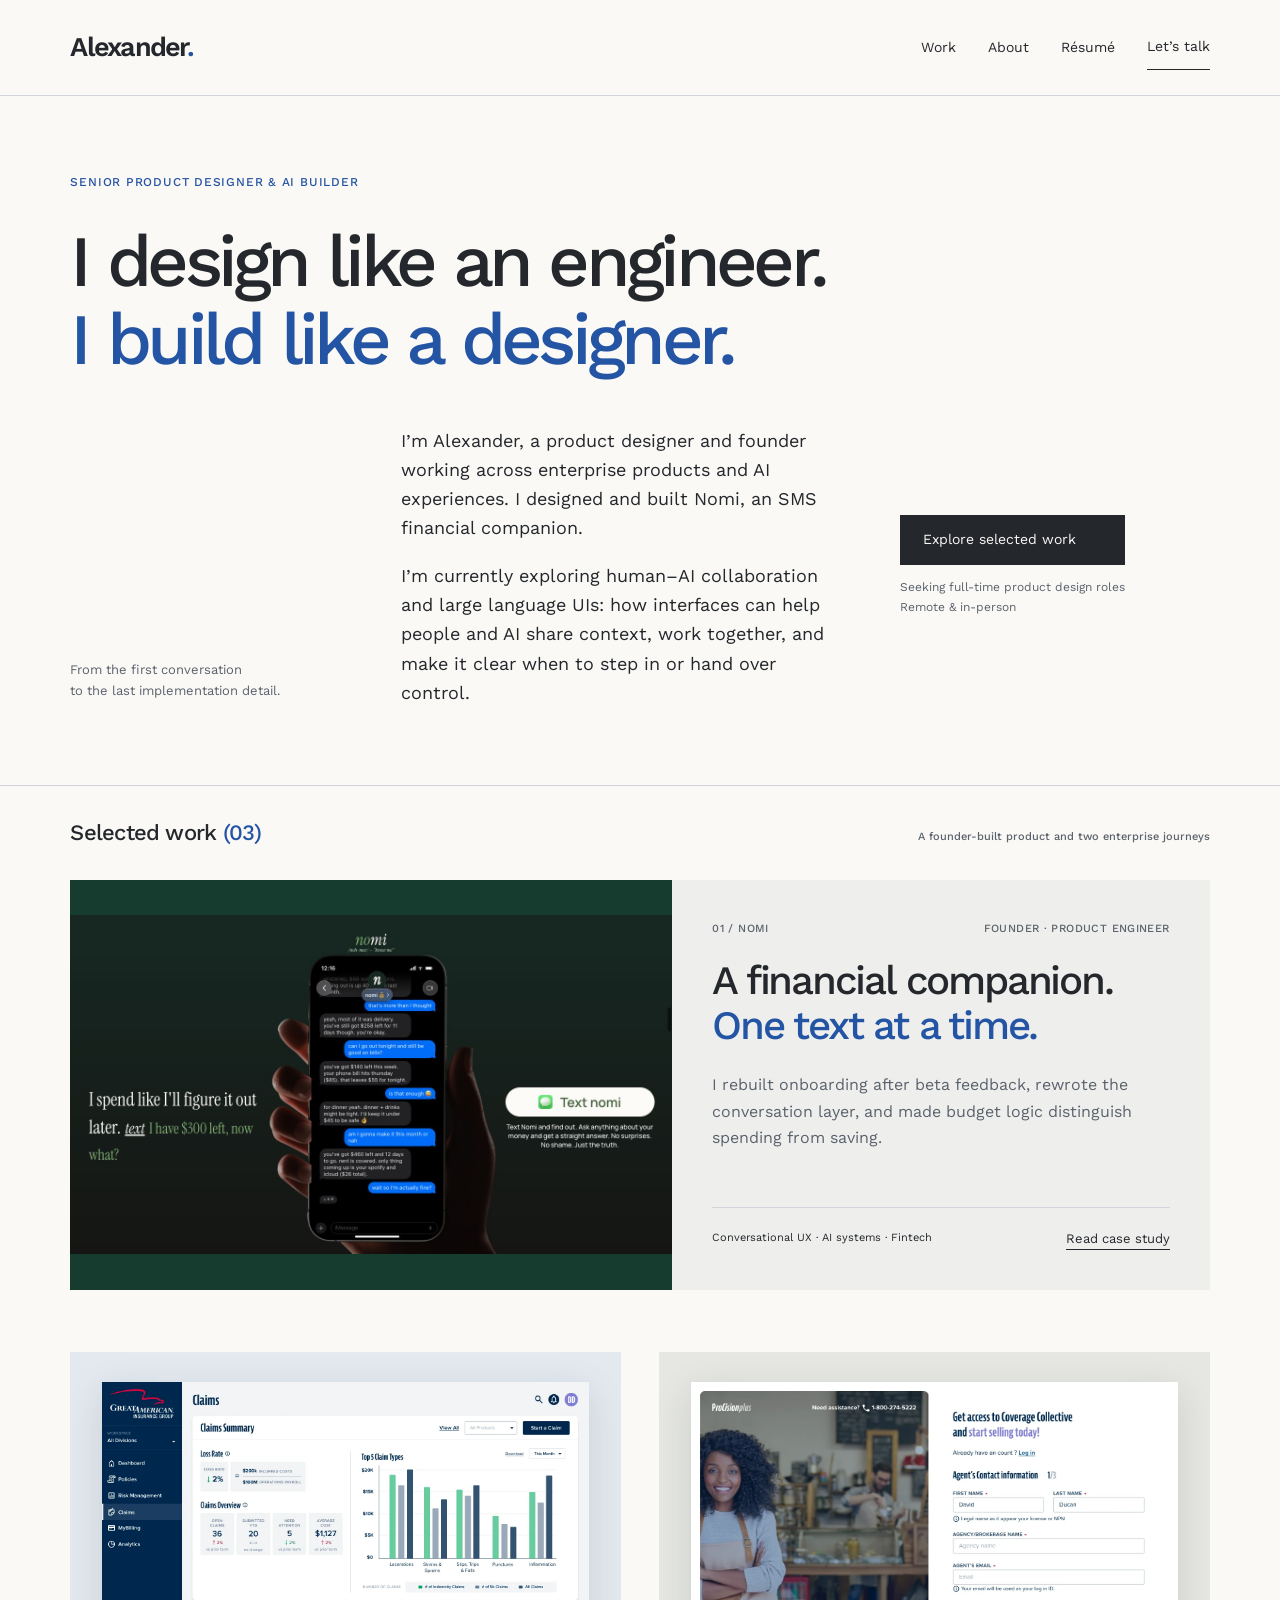
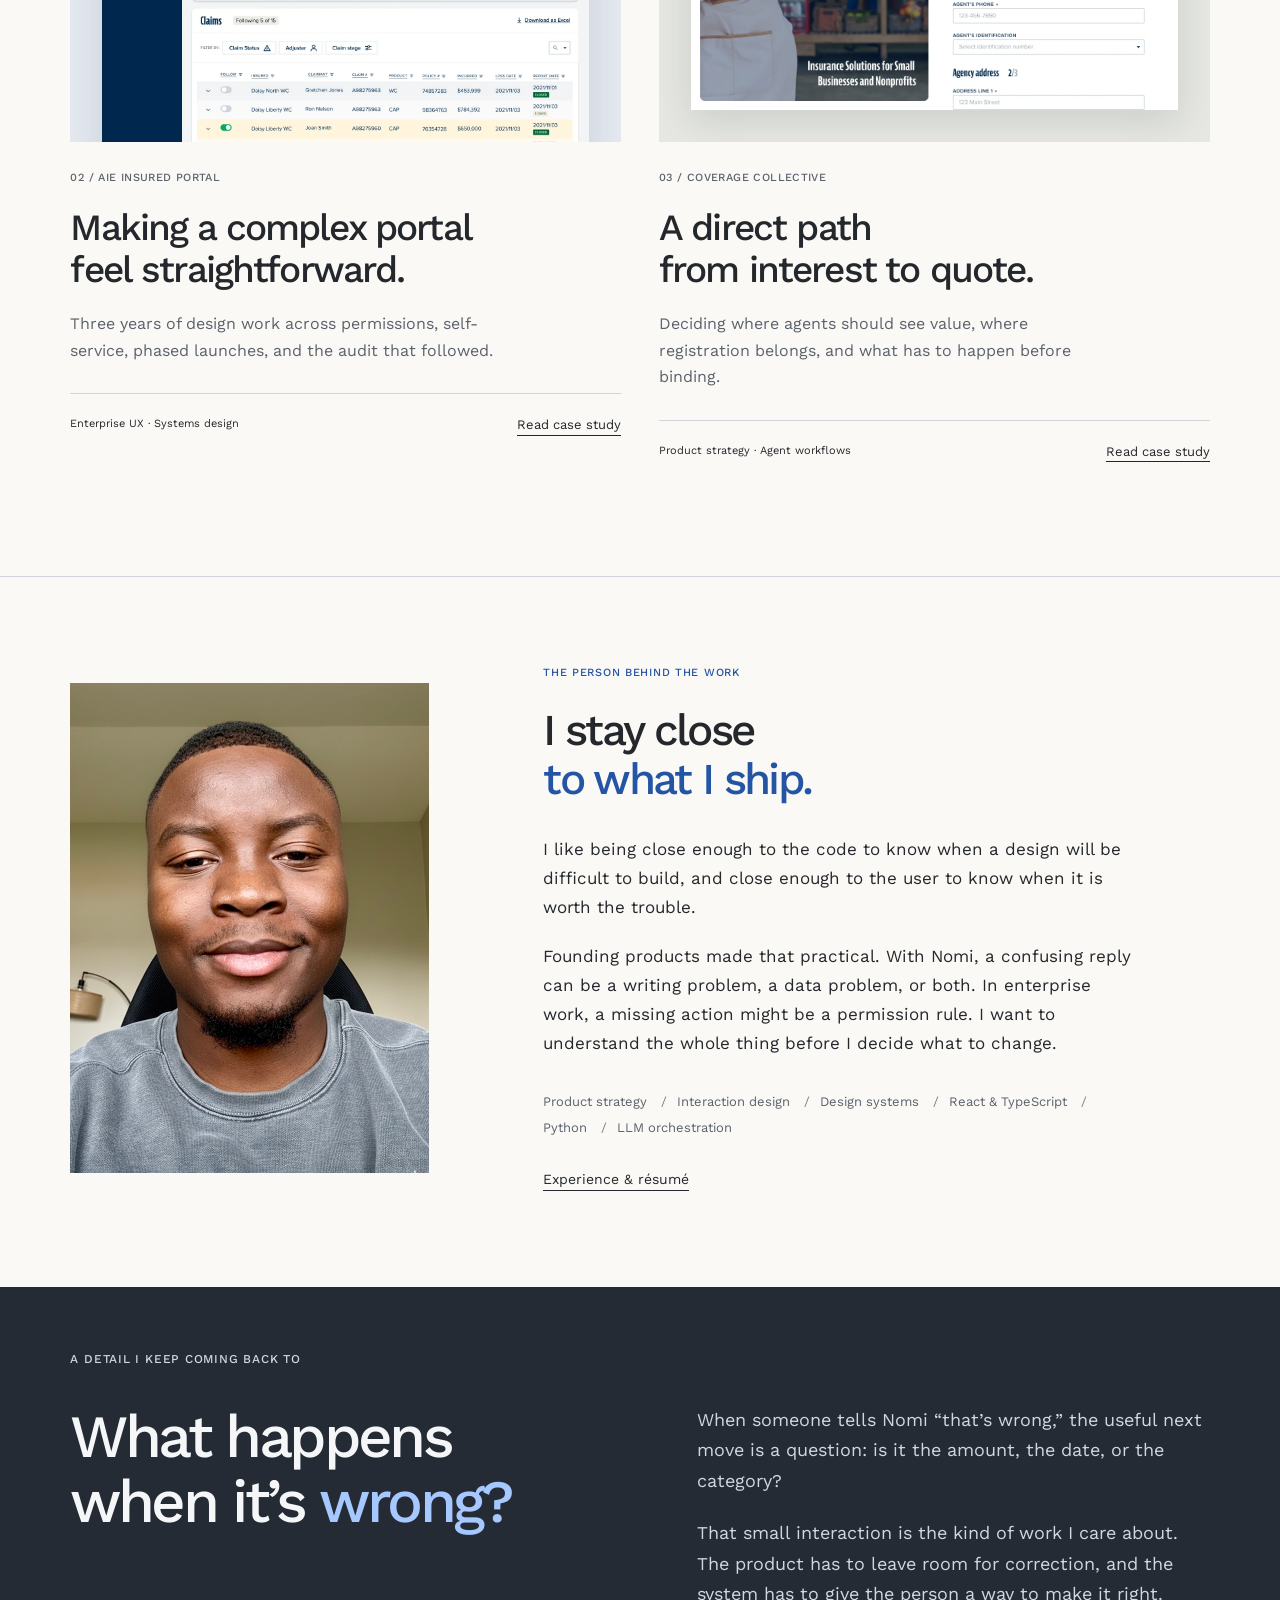
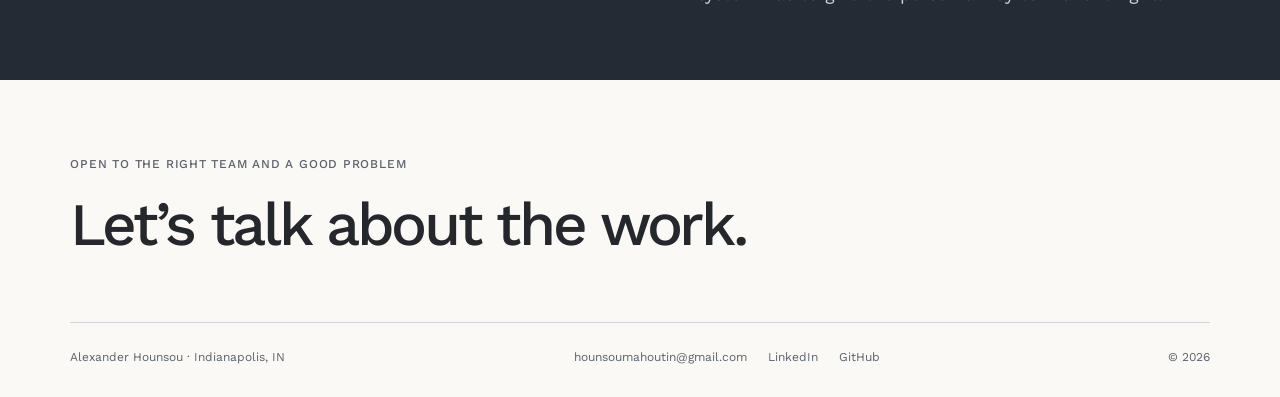
==== commit a735e935: "update portfolio again" ====
--- a/index.html
+++ b/index.html
@@ -1,6 +1,6 @@
-<!doctype html><html lang="en"><head><meta charset="utf-8"><meta name="viewport" content="width=device-width,initial-scale=1"><meta name="description" content="Alexander Hounsou is a senior product designer and AI builder working across conversational finance and complex enterprise experiences."><title>Product design & AI · Alexander Hounsou</title><link rel="icon" type="image/svg+xml" href="/favicon.svg"><link rel="stylesheet" href="/fonts.css"><link rel="stylesheet" href="/style.css"><link rel="stylesheet" href="/studio.css"></head><body><a class="skip" href="#main">Skip to content</a><header><a class="wordmark" href="/" aria-label="Alexander Hounsou, home">Alexander<span>.</span></a><nav aria-label="Main navigation"><a href="/#work">Work</a><a href="/#about">About</a><a href="/resume/">Résumé</a><a class="contact-link" href="mailto:hounsoumahoutin@gmail.com">Let’s talk</a></nav></header><main id="main"><section class="hero"><p class="eyebrow">Senior product designer & AI builder</p><h1>I design like an engineer.<br><em>I build like a designer.</em></h1><div class="hero-bottom"><div class="hero-intro"><p>I’m Alexander, a product designer and founder working across enterprise products and AI experiences. I designed and built Nomi, an SMS financial companion.</p><p>I’m currently exploring human–AI collaboration and large language UIs: how interfaces can help people and AI share context, work together, and make it clear when to step in or hand over control.</p></div><div><a class="button" href="#work">Explore selected work</a><span class="availability">Open to remote & in-person roles</span></div></div><p class="hero-note">From the first conversation<br>to the last implementation detail.</p></section>
+<!doctype html><html lang="en"><head><meta charset="utf-8"><meta name="viewport" content="width=device-width,initial-scale=1"><meta name="description" content="Alexander Hounsou is a senior product designer and AI builder working across conversational finance and complex enterprise experiences."><title>Product design & AI · Alexander Hounsou</title><link rel="icon" type="image/svg+xml" href="/favicon.svg"><link rel="stylesheet" href="/fonts.css"><link rel="stylesheet" href="/style.css"><link rel="stylesheet" href="/studio.css"></head><body><a class="skip" href="#main">Skip to content</a><header><a class="wordmark" href="/" aria-label="Alexander Hounsou, home">Alexander<span>.</span></a><nav aria-label="Main navigation"><a href="/#work">Work</a><a href="/#about">About</a><a href="/resume/">Résumé</a><a class="contact-link" href="mailto:hounsoumahoutin@gmail.com">Let’s talk</a></nav></header><main id="main"><section class="hero"><p class="eyebrow">Senior product designer & AI builder</p><h1>I design like an engineer. <br><em>I build like a designer.</em></h1><div class="hero-bottom"><div class="hero-intro"><p>I’m Alexander, a product designer and founder working across enterprise products and AI experiences. I designed and built Nomi, an SMS financial companion.</p><p>I’m currently exploring human–AI collaboration and large language UIs: how interfaces can help people and AI share context, work together, and make it clear when to step in or hand over control.</p></div><div><a class="button" href="#work">Explore selected work</a><span class="availability">Seeking full-time product design roles<br>Remote &amp; in-person</span></div></div><p class="hero-note">From the first conversation<br>to the last implementation detail.</p></section>
 <section id="work" class="work"><div class="section-heading"><h2>Selected work<span class="rust"> (03)</span></h2><span class="eyebrow">A founder-built product and two enterprise journeys</span></div>
-<a class="project project-featured" href="/nomi/"><div class="project-image nomi-cover"><img src="/assets/nomi.webp" alt="Nomi’s green landing page with an SMS conversation on a phone" width="1280" height="832" fetchpriority="high"></div><div class="project-copy"><div class="eyebrow"><span>01 / Nomi</span><span>Founder · Product Engineer</span></div><h3>A financial companion.<br><em>One text at a time.</em></h3><p>I rebuilt onboarding after beta feedback, rewrote the conversation layer, and made budget logic distinguish spending from saving.</p><div class="project-end"><span>Conversational UX · AI systems · Fintech</span><span class="text-link">Read case study</span></div></div></a>
-<div class="work-grid"><a class="project" href="/aie-insured-portal/"><div class="project-image insurance-cover"><img src="/assets/2.webp" alt="AIE portal dashboard with claims summary and a claims table" width="1120" height="1260" loading="lazy"></div><div class="project-copy"><div class="eyebrow">02 / AIE Insured Portal</div><h3>Making a complex portal<br>feel straightforward.</h3><p>Three years of design work across permissions, self-service, phased launches, and the audit that followed.</p><div class="project-end"><span>Enterprise UX · Systems design</span><span class="text-link">Read case study</span></div></div></a><a class="project" href="/coverage-collective/"><div class="project-image coverage-cover"><img src="/assets/4.webp" alt="Coverage Collective access request with agent and agency information" width="1180" height="1180" loading="lazy"></div><div class="project-copy"><div class="eyebrow">03 / Coverage Collective</div><h3>A direct path<br>from interest to quote.</h3><p>Deciding where agents should see value, where registration belongs, and what has to happen before binding.</p><div class="project-end"><span>Product strategy · Agent workflows</span><span class="text-link">Read case study</span></div></div></a></div></section>
-<section id="about" class="about"><div class="portrait"><img src="/assets/profile.jpg" alt="Alexander Hounsou" width="748" height="980" loading="lazy"></div><div class="about-copy"><p class="eyebrow">The person behind the work</p><h2>I stay close<br><em>to what I ship.</em></h2><p>I like being close enough to the code to know when a design will be difficult to build, and close enough to the user to know when it is worth the trouble.</p><p>Founding products made that practical. With Nomi, a confusing reply can be a writing problem, a data problem, or both. In enterprise work, a missing action might be a permission rule. I want to understand the whole thing before I decide what to change.</p><div class="capabilities"><span>Product strategy</span><span>Interaction design</span><span>Design systems</span><span>React & TypeScript</span><span>Python</span><span>LLM orchestration</span></div><a class="text-link" href="/resume/">Experience & résumé</a></div></section>
-<section class="point-of-view"><p class="eyebrow">A detail I keep coming back to</p><h2>What happens<br>when it’s <em>wrong?</em></h2><div><p>When someone tells Nomi “that’s wrong,” the useful next move is a question: is it the amount, the date, or the category?</p><p>That small interaction is the kind of work I care about. The product has to leave room for correction, and the system has to give the person a way to make it right.</p></div></section></main><footer id="contact"><div class="eyebrow">Open to the right team and a good problem</div><a class="footer-title" href="mailto:hounsoumahoutin@gmail.com">Let’s talk about the work.</a><div class="footer-row"><span>Alexander Hounsou · Indianapolis, IN</span><div><a href="mailto:hounsoumahoutin@gmail.com">hounsoumahoutin@gmail.com</a><a href="https://www.linkedin.com/in/alexander-hounsou/">LinkedIn</a><a href="https://github.com/mahoutin">GitHub</a></div><span>© 2026</span></div></footer><dialog id="viewer" aria-labelledby="viewer-label"><div class="dialog-top"><span id="viewer-label">Project screen</span><button class="close" aria-label="Close enlarged image">Close ×</button></div><img src="" alt=""></dialog><script src="/app.js" defer></script></body></html>+<a class="project project-featured" href="/nomi/"><div class="project-image nomi-cover"><img src="/assets/nomi-hero-preview.jpg" alt="Nomi’s live homepage hero with a phone conversation and Text nomi call to action" width="1280" height="720" fetchpriority="high"></div><div class="project-copy"><div class="eyebrow"><span>01 / Nomi</span><span>Founder · Product Engineer</span></div><h3>A financial companion. <br><em>One text at a time.</em></h3><p>I rebuilt onboarding after beta feedback, rewrote the conversation layer, and made budget logic distinguish spending from saving.</p><div class="project-end"><span>Conversational UX · AI systems · Fintech</span><span class="text-link">Read case study</span></div></div></a>
+<div class="work-grid"><a class="project" href="/aie-insured-portal/"><div class="project-image insurance-cover"><img src="/assets/2.webp" alt="AIE portal dashboard with claims summary and a claims table" width="1120" height="1260" loading="lazy"></div><div class="project-copy"><div class="eyebrow">02 / AIE Insured Portal</div><h3>Making a complex portal <br>feel straightforward.</h3><p>Three years of design work across permissions, self-service, phased launches, and the audit that followed.</p><div class="project-end"><span>Enterprise UX · Systems design</span><span class="text-link">Read case study</span></div></div></a><a class="project" href="/coverage-collective/"><div class="project-image coverage-cover"><img src="/assets/4.webp" alt="Coverage Collective access request with agent and agency information" width="1180" height="1180" loading="lazy"></div><div class="project-copy"><div class="eyebrow">03 / Coverage Collective</div><h3>A direct path <br>from interest to quote.</h3><p>Deciding where agents should see value, where registration belongs, and what has to happen before binding.</p><div class="project-end"><span>Product strategy · Agent workflows</span><span class="text-link">Read case study</span></div></div></a></div></section>
+<section id="about" class="about"><div class="portrait"><img src="/assets/profile.jpg" alt="Alexander Hounsou" width="748" height="980" loading="lazy"></div><div class="about-copy"><p class="eyebrow">The person behind the work</p><h2>I stay close <br><em>to what I ship.</em></h2><p>I like being close enough to the code to know when a design will be difficult to build, and close enough to the user to know when it is worth the trouble.</p><p>Founding products made that practical. With Nomi, a confusing reply can be a writing problem, a data problem, or both. In enterprise work, a missing action might be a permission rule. I want to understand the whole thing before I decide what to change.</p><div class="capabilities"><span>Product strategy</span><span>Interaction design</span><span>Design systems</span><span>React & TypeScript</span><span>Python</span><span>LLM orchestration</span></div><a class="text-link" href="/resume/">Experience & résumé</a></div></section>
+<section class="point-of-view"><p class="eyebrow">A detail I keep coming back to</p><h2>What happens <br>when it’s <em>wrong?</em></h2><div><p>When someone tells Nomi “that’s wrong,” the useful next move is a question: is it the amount, the date, or the category?</p><p>That small interaction is the kind of work I care about. The product has to leave room for correction, and the system has to give the person a way to make it right.</p></div></section></main><footer id="contact"><div class="eyebrow">Open to the right team and a good problem</div><a class="footer-title" href="mailto:hounsoumahoutin@gmail.com">Let’s talk about the work.</a><div class="footer-row"><span>Alexander Hounsou · Indianapolis, IN</span><div><a href="mailto:hounsoumahoutin@gmail.com">hounsoumahoutin@gmail.com</a><a href="https://www.linkedin.com/in/alexander-hounsou/">LinkedIn</a><a href="https://github.com/mahoutin">GitHub</a></div><span>© 2026</span></div></footer><dialog id="viewer" aria-labelledby="viewer-label"><div class="dialog-top"><span id="viewer-label">Project screen</span><button class="close" aria-label="Close enlarged image">Close ×</button></div><img src="" alt=""></dialog><script src="/app.js" defer></script></body></html>
--- a/studio.css
+++ b/studio.css
@@ -4,3 +4,26 @@
 @media(max-width:650px){header{height:80px}.wordmark{font-size:25px}.hero{padding-top:43px;padding-bottom:48px}.hero>.eyebrow{font-size:10px;margin-bottom:25px}.hero h1{font-size:clamp(35px,9.15vw,52px);letter-spacing:-.065em;line-height:1.1;margin-bottom:29px}.hero h1 br{display:none}.hero h1 em{display:block;margin-top:9px}.hero-bottom>p{font-size:16px;line-height:1.7;max-width:100%}.hero-bottom>div{margin-top:26px}.work{padding-top:30px;padding-bottom:53px}.section-heading{margin-bottom:26px}.section-heading h2{font-size:21px}.project-featured{margin-bottom:38px}.project-featured .project-copy{padding:26px 23px}.project-featured h3{font-size:31px}.project-copy>p{font-size:15px;line-height:1.7;margin-bottom:24px}.project-copy>.eyebrow{font-size:10px;margin-bottom:18px}.project-end{gap:12px}.work-grid{gap:37px}.work-grid .project-image{height:340px;padding:23px 23px 0}.work-grid h3{font-size:31px}.work-grid .project-copy{padding-top:25px;padding-bottom:0}.work-grid .project-end{margin-top:24px}.about{padding-top:48px;padding-bottom:54px;grid-template-columns:1fr;gap:34px}.portrait img{height:385px;object-position:center 30%}.about-copy h2{font-size:35px;margin-bottom:27px}.about-copy>p{font-size:16px;line-height:1.75}.capabilities{margin:25px 0 22px}.capabilities span{font-size:12px}.capabilities span:not(:last-child)::after{padding:0 8px}.point-of-view{padding-top:44px;padding-bottom:49px;gap:23px;grid-template-columns:1fr}.point-of-view>.eyebrow{margin-bottom:1px;font-size:10px}.point-of-view h2{font-size:45px}.point-of-view>div{font-size:16px;line-height:1.75}.footer-title{font-size:36px;line-height:1.14;margin-top:16px;margin-bottom:39px}footer{padding-top:49px}.footer-row{font-size:11px;row-gap:16px}.footer-row div{gap:17px;flex-wrap:wrap}.footer-row div a:first-child{width:100%}.case-top{padding-top:20px;padding-bottom:20px}.case-hero{padding-top:40px;padding-bottom:36px}.case-hero h1{font-size:clamp(38px,9.8vw,57px);line-height:1.08;letter-spacing:-.06em;margin-bottom:27px}.case-hero .lede{font-size:18px;line-height:1.7}.facts{gap:19px;margin-top:28px;padding-top:22px}.facts dt{font-size:10px}.facts dd{font-size:14px}.case-banner,.case-banner.blue,.case-banner.sand{padding:18px}.case-banner.green{padding:0}.case-banner figcaption{font-size:11px;line-height:1.6}.case-section{display:block;padding-top:43px;padding-bottom:47px}.section-rail{margin-bottom:28px}.section-rail h2{font-size:28px;line-height:1.2;margin-top:14px}.section-content>p{font-size:16px;line-height:1.75}.section-content .large{font-size:25px;line-height:1.35;margin-bottom:25px}.pullquote{font-size:27px;line-height:1.3;padding-left:20px;margin-top:29px}.decision{grid-template-columns:23px 1fr;gap:12px;margin-bottom:38px}.decision h3{font-size:23px;line-height:1.3;margin-bottom:14px}.decision p{font-size:15px;line-height:1.75}.decision-num{font-size:16px}.decision .trade{font-size:13px;line-height:1.7}.exhibit{margin-top:27px;margin-bottom:29px}figcaption{font-size:11px}.annotation-grid{grid-template-columns:1fr;gap:18px;margin-bottom:30px}.annotation-grid p{font-size:14px}.annotation-grid h3{font-size:15px}.two-exhibits{grid-template-columns:1fr}.next-case{padding-top:40px;padding-bottom:43px}.next-case strong{font-size:32px}.resume-head{padding-top:43px;padding-bottom:37px}.resume-head h1{font-size:59px}.resume-head .lede{font-size:18px}.resume-body{display:block;padding-top:39px}.resume-body>div:first-child{margin-bottom:43px}.resume-body h2{font-size:30px}.resume-body p{font-size:15px}.role h3{font-size:24px}.role ul{font-size:14px}.resume-contact{font-size:12px;gap:18px;flex-wrap:wrap}.zoom-label{font-size:10px;padding:5px 8px}}
 
 .hero-bottom>.hero-intro{display:block;flex:1;max-width:435px;margin-top:0}.hero-intro p{font-size:18px;line-height:1.62;margin:0}.hero-intro p+p{margin-top:1.05em}@media(max-width:650px){.hero-bottom>.hero-intro{max-width:100%;margin-top:0}.hero-intro p{font-size:16px;line-height:1.7}}
+
+/* Nomi illustrative interaction exhibit. */
+.nomi-walkthrough{margin:0 0 48px;border:1px solid var(--line);background:var(--paper)}
+.walkthrough-caption{padding:27px 26px 24px;border-bottom:1px solid var(--line);text-align:left}
+.walkthrough-caption>.eyebrow{display:block;font-size:10px;line-height:1.65;color:var(--rust);margin-bottom:16px}
+.walkthrough-caption h3{font-size:27px;line-height:1.15;margin:0 0 14px;letter-spacing:-.04em}
+.walkthrough-caption p,.walkthrough-footnote{font-size:13px;line-height:1.7;color:var(--muted);margin:0}
+.walkthrough-steps{list-style:none;padding:0;margin:0}
+.walkthrough-steps>li{display:grid;grid-template-columns:minmax(0,1.6fr) minmax(0,1fr);gap:24px;padding:26px;border-bottom:1px solid var(--line)}
+.walkthrough-conversation{min-width:0;display:flex;flex-direction:column;gap:12px}
+.nomi-walkthrough .message{font-size:14px;line-height:1.65;padding:14px 16px;margin:0;max-width:95%;border-radius:3px}
+.message>span{display:block;font-size:10px;font-weight:600;letter-spacing:.035em;margin-bottom:6px}
+.nomi-walkthrough .message-person{align-self:flex-end;background:var(--ink);color:var(--paper)}
+.nomi-walkthrough .message-nomi{align-self:flex-start;background:var(--surface);color:var(--ink);border:1px solid var(--line)}
+.walkthrough-note .eyebrow{display:block;font-size:10px;line-height:1.6;color:var(--rust);margin-bottom:10px}
+.walkthrough-note p{font-size:13px;line-height:1.7;margin:0;color:var(--muted)}
+.nomi-walkthrough .walkthrough-footnote{padding:20px 26px;font-size:12px;line-height:1.7}
+@media(max-width:1000px){.walkthrough-steps>li{grid-template-columns:1fr;gap:20px}.walkthrough-note{border-left:2px solid var(--rust);padding-left:14px}}
+@media(max-width:650px){.walkthrough-caption{padding:22px 18px}.walkthrough-caption h3{font-size:25px}.walkthrough-steps>li{padding:22px 18px}.nomi-walkthrough .message{font-size:14px;padding:12px;max-width:100%}.nomi-walkthrough .walkthrough-footnote{padding:18px}}
+
+.ownership-summary{margin-top:26px;max-width:820px}.ownership-summary .eyebrow{font-size:10px;margin-bottom:9px;color:var(--muted)}.ownership-summary>p:last-child{font-size:15px;line-height:1.7;margin:0;color:var(--muted)}.project-outcomes{padding-left:20px;margin:0;color:var(--ink);font-size:18px;line-height:1.7}.project-outcomes li+li{margin-top:14px}
+
+.walkthrough-caption h3{color:var(--ink)}
